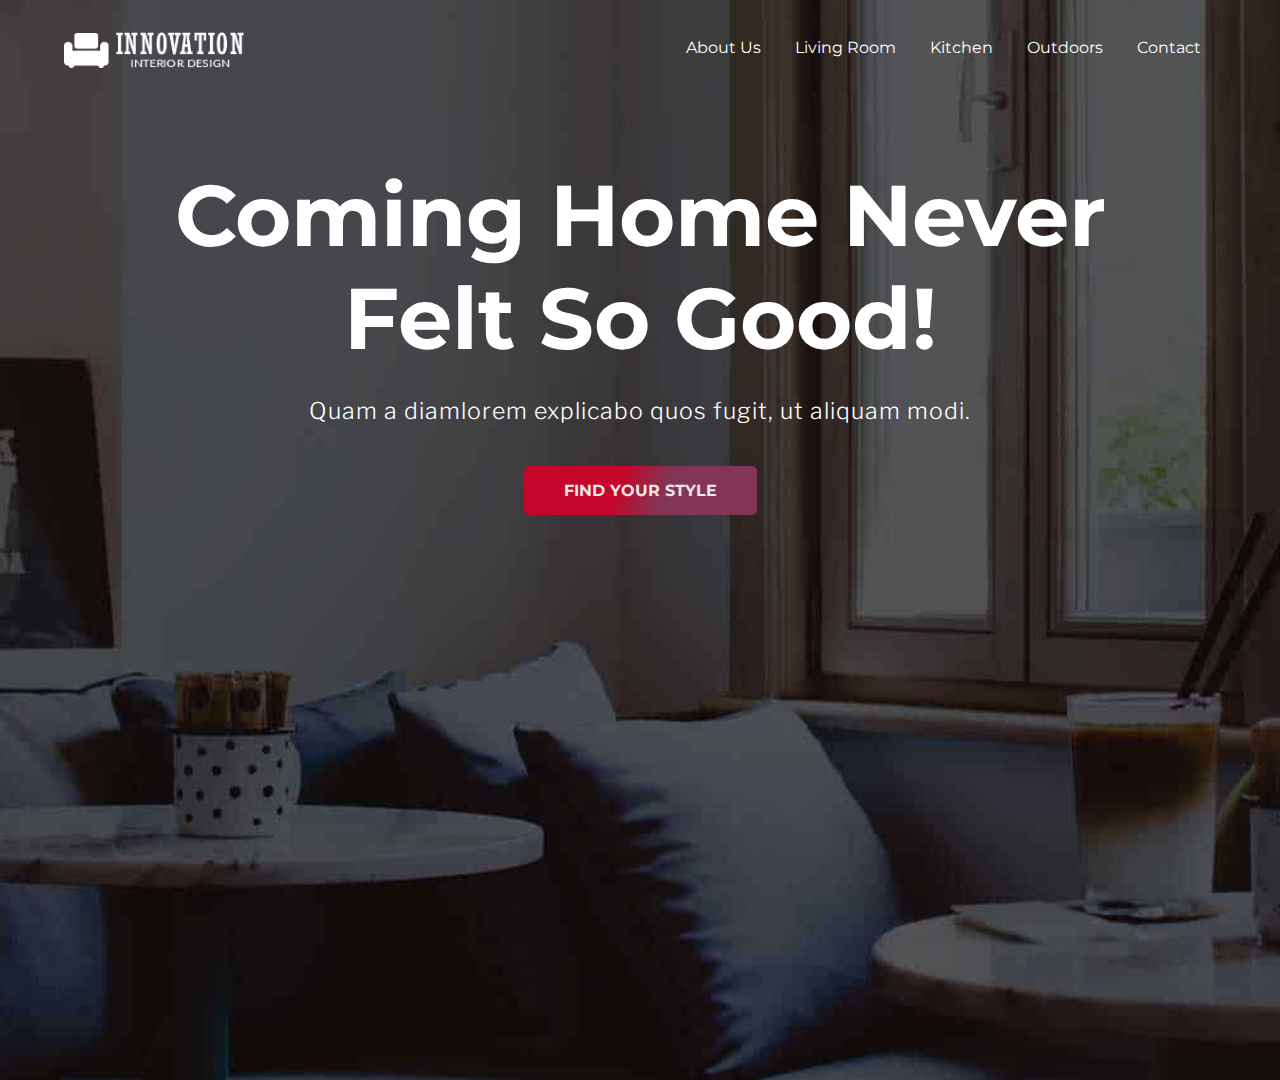
==== index.html @ 496eb554 "add new files" ====
<!DOCTYPE html>
<html lang="en">
  <head>
    <meta charset="UTF-8" />
    <meta name="viewport" content="width=device-width, initial-scale=1.0" />
    <title>Home Decor - Make your home look good</title>

    <!-- CSS Link  -->
    <link rel="stylesheet" href="style.css" />
    <link rel="shortcut icon" href="home-images/favicon.png" />
    <!-- Font Awesome CDN  -->
    <link
      rel="stylesheet"
      href="https://cdnjs.cloudflare.com/ajax/libs/font-awesome/6.3.0/css/all.min.css    "
    />
  </head>
  <body>
    <header>
      <nav>
        <input type="checkbox" id="check" />
        <label for="check" id="check-btn">
          <i class="fas fa-bars"></i>
        </label>
        <img src="home-images/Interior-logo.png" href="aboutus.html" alt="logo" />
        <ul>
          <li><a href="aboutus.html">About Us</a></li>
          <li><a href="living-room.html">Living Room</a></li>
          <li><a href="kitchen.html">Kitchen</a></li>
          <li><a href="outdoors.html">Outdoors</a></li>
          <li><a href="contact.html">Contact</a></li>
        </ul>
      </nav>
      <div class="head">
        <h1>
          Coming Home Never <br />
          Felt So Good!
        </h1>
        <p>Quam a diamlorem explicabo quos fugit, ut aliquam modi.</p>
        <button>FIND YOUR STYLE</button>
      </div>
    </header>
  </body>
</html>
---- style.css ----
/* Google Font  */
@import url("https://fonts.googleapis.com/css2?family=Libre+Franklin:ital,wght@1,500;1,600&family=Montserrat:wght@600;700&display=swap");

/* Custom CSS  */
* {
  margin: 0;
  padding: 0;
  box-sizing: border-box;
  outline: none;
  border: none;
  list-style: none;
  text-decoration: none;
  font-family: "Montserrat", sans-serif;
}
::selection {
  background-color: #c50529;
}
header {
  width: 100%;
  min-height: 120vh;
  background-image: url(home-images/hero.jpg);
  background-position: center;
  background-size: cover;
}
nav {
  display: flex;
  padding: 2.5% 5%;
}
nav img {
  width: 180px;
  height: 36px;
  cursor: pointer;
}
nav ul {
  text-align: right;
  flex: 1;
}
nav ul li {
  display: inline-block;
  padding: 6px 15px;
}
nav ul li a {
  color: white;
  font-size: 16px;
}
nav ul li a:hover {
  color: #c50529;
}
nav ul li a::after {
  content: "";
  width: 0;
  height: 2px;
  display: block;
  transition: 0.6s;
  background-color: #c50529;
}
nav ul li a:hover::after {
  width: 100%;
}
.head {
  text-align: center;
  justify-content: center;
  color: white;
  margin-top: 5%;
}
.head h1 {
  font-size: 86px;
  padding-bottom: 25px;
  line-height: 1.2em;
}
.head p {
  line-height: 1.4;
  font-family: "Libre Franklin", sans-serif;
  font-weight: 300 !important;
  font-size: 23px;
  letter-spacing: 1px;
  margin-bottom: 3%;
}
button {
  padding: 15px 40px;
  color: white;
  cursor: pointer;
  font-weight: bold !important;
  font-size: 24px;
  border-radius: 5px;
  background: linear-gradient(110deg, #c50529 40%, #833556 60%);
}
#check-btn {
  font-size: 20px;
  color: white;
  float: right;
  flex: 1;
  margin-right: 40px;
  cursor: pointer;
  display: none;
}
#check {
  display: none;
}
/* Responsive  */
@media (max-width: 858px) {
  #check-btn {
    display: block;
    color: #c50529;
  }
  ul {
    position: fixed;
    width: 100%;
    height: 82vh;
    background-color: #c50529;
    top: 80px;
    left: -100%;
    text-align: center;
    align-items: center;
    justify-content: center;
    display: flex;
    flex-direction: column;
    transition: 0.5s;
  }
  ul li {
    display: block;
    margin: 30px 0;
    line-height: 30px;
  }
  ul li a {
    color: white;
    font-size: 20px;
  }
  #check:checked ~ ul {
    left: 0;
  }
}
/* For screens smaller than 480px */
@media (max-width: 636px) {
  .head h1 {
    font-size: 70px;
  }
  .head p {
    font-size: 16px;
    padding-bottom: 5%;
  }
  button {
    padding: 8px 20px;
    font-size: 16px;
  }
}
/* Ajoutez ces styles dans votre fichier style.css ou dans une balise <style> dans l'en-tête de contact.html */
.contact-form {
  background: rgba(255, 255, 255, 0.9); /* Fond semi-transparent pour le formulaire */
  position: absolute;
  top: 350px;
  left: 0;
  right: 0;
  margin: auto;
  padding: 20px;
  z-index: 2; /* Superpose le formulaire sur l'image */
  max-width: 650px; /* Ajustez la largeur du formulaire selon vos besoins */
}



@import url(https://fonts.googleapis.com/css?family=Montserrat:400,700);

html {
  font-family: 'Montserrat', Arial, sans-serif;
  -ms-text-size-adjust: 100%;
  -webkit-text-size-adjust: 100%;
}

body {
  background: #F2F3EB;
}

button {
  overflow: visible;
}

button, select {
  text-transform: none;
}

button, input, select, textarea {
  color: #eee5e5;
  font: inherit;
  margin: 0;
}

input {
  line-height: normal;
}

textarea {
  overflow: auto;
}

#container {
  border: solid 3px #474544;
  max-width: 768px;
  margin: 60px auto;
  position: relative;
}

form {
  padding: 37.5px;
  margin: 50px 0;
}

h2 {
  color: #474544;
  font-size: 32px;
  font-weight: 700;
  letter-spacing: 7px;
  text-align: center;
  text-transform: uppercase;
}

.underline {
  border-bottom: solid 2px #474544;
  margin: -0.512em auto;
  width: 80px;
}

.icon_wrapper {
  margin: 50px auto 0;
  width: 100%;
}

.icon {
  display: block;
  fill: #474544;
  height: 50px;
  margin: 0 auto;
  width: 50px;
}

.email {
	float: right;
	width: 45%;
}

input[type='text'], [type='email'], select, textarea {
	background: none;
  border: none;
	border-bottom: solid 2px #474544;
	color: #474544;
	font-size: 1.000em;
  font-weight: 400;
  letter-spacing: 1px;
	margin: 0em 0 1.875em 0;
	padding: 0 0 0.875em 0;
  text-transform: uppercase;
	width: 100%;
	-webkit-box-sizing: border-box;
	-moz-box-sizing: border-box;
	-ms-box-sizing: border-box;
	-o-box-sizing: border-box;
	box-sizing: border-box;
	-webkit-transition: all 0.3s;
	-moz-transition: all 0.3s;
	-ms-transition: all 0.3s;
	-o-transition: all 0.3s;
	transition: all 0.3s;
}

input[type='text']:focus, [type='email']:focus, textarea:focus {
	outline: none;
	padding: 0 0 0.875em 0;
}

.message {
	float: none;
}

.name {
	float: left;
	width: 45%;
}

select {
  background: url('https://cdn4.iconfinder.com/data/icons/ionicons/512/icon-ios7-arrow-down-32.png') no-repeat right;
  outline: none;
  -moz-appearance: none;
  -webkit-appearance: none;
}

select::-ms-expand {
  display: none;
}

.subject {
  width: 100%;
}

.telephone {
  width: 100%;
}

textarea {
	line-height: 150%;
	height: 150px;
	resize: none;
  width: 100%;
}

::-webkit-input-placeholder {
	color: #474544;
}

:-moz-placeholder { 
	color: #474544;
	opacity: 1;
}

::-moz-placeholder {
	color: #474544;
	opacity: 1;
}

:-ms-input-placeholder {
	color: #474544;
}

#form_button {
  background: none;
  border: solid 2px #474544;
  color: #474544;
  cursor: pointer;
  display: inline-block;
  font-family: 'Helvetica', Arial, sans-serif;
  font-size: 0.875em;
  font-weight: bold;
  outline: none;
  padding: 20px 35px;
  text-transform: uppercase;
  -webkit-transition: all 0.3s;
	-moz-transition: all 0.3s;
	-ms-transition: all 0.3s;
	-o-transition: all 0.3s;
	transition: all 0.3s;
}

#form_button:hover {
  background: #474544;
  color: #F2F3EB;
}

@media screen and (max-width: 768px) {
  #container {
    margin: 20px auto;
    width: 95%;
  }
}

@media screen and (max-width: 480px) {
  h2 {
    font-size: 26px;
  }
  
  .underline {
    width: 68px;
  }
  
  #form_button {
    padding: 15px 25px;
  }
}

@media screen and (max-width: 420px) {
  h2 {
    font-size: 18px;
  }
  
  .icon {
    height: 35px;
    width: 35px;
  }
  
  .underline {
    width: 53px;
  }
  
  input[type='text'], [type='email'], select, textarea {
    font-size: 0.875em;
  }
}
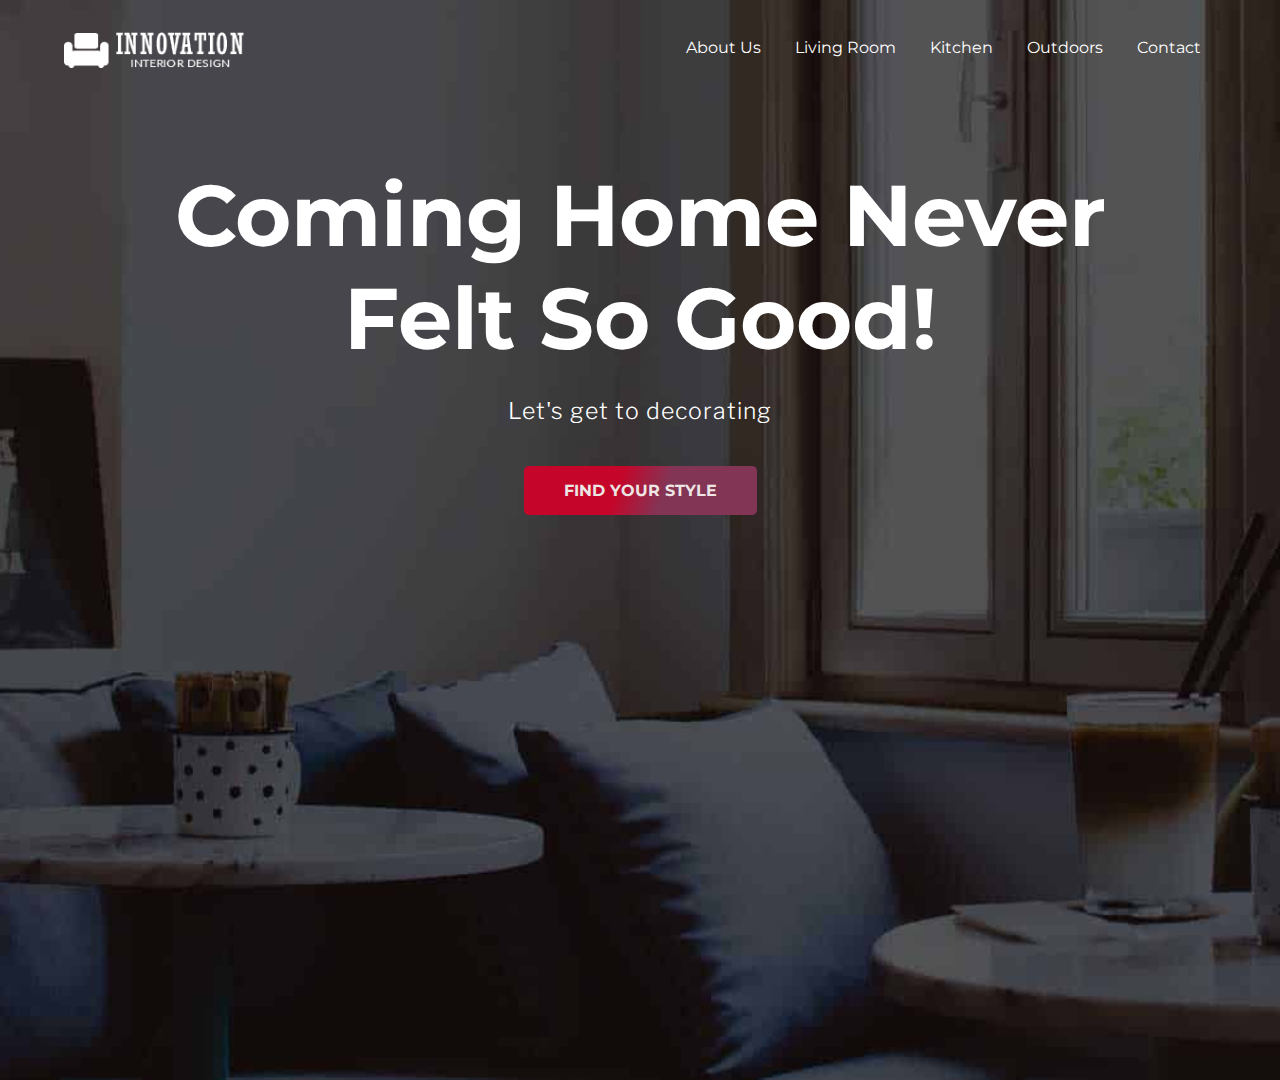
==== commit 1260394d: "add home page" ====
--- a/index.html
+++ b/index.html
@@ -21,7 +21,7 @@
         <label for="check" id="check-btn">
           <i class="fas fa-bars"></i>
         </label>
-        <img src="home-images/Interior-logo.png" href="aboutus.html" alt="logo" />
+        <img src="home-images/Interior-logo.png" alt="logo" />
         <ul>
           <li><a href="aboutus.html">About Us</a></li>
           <li><a href="living-room.html">Living Room</a></li>
@@ -35,8 +35,8 @@
           Coming Home Never <br />
           Felt So Good!
         </h1>
-        <p>Quam a diamlorem explicabo quos fugit, ut aliquam modi.</p>
-        <button>FIND YOUR STYLE</button>
+        <p>Let's get to decorating</p>
+        <a href="home.html"><button>FIND YOUR STYLE</button></a> 
       </div>
     </header>
   </body>
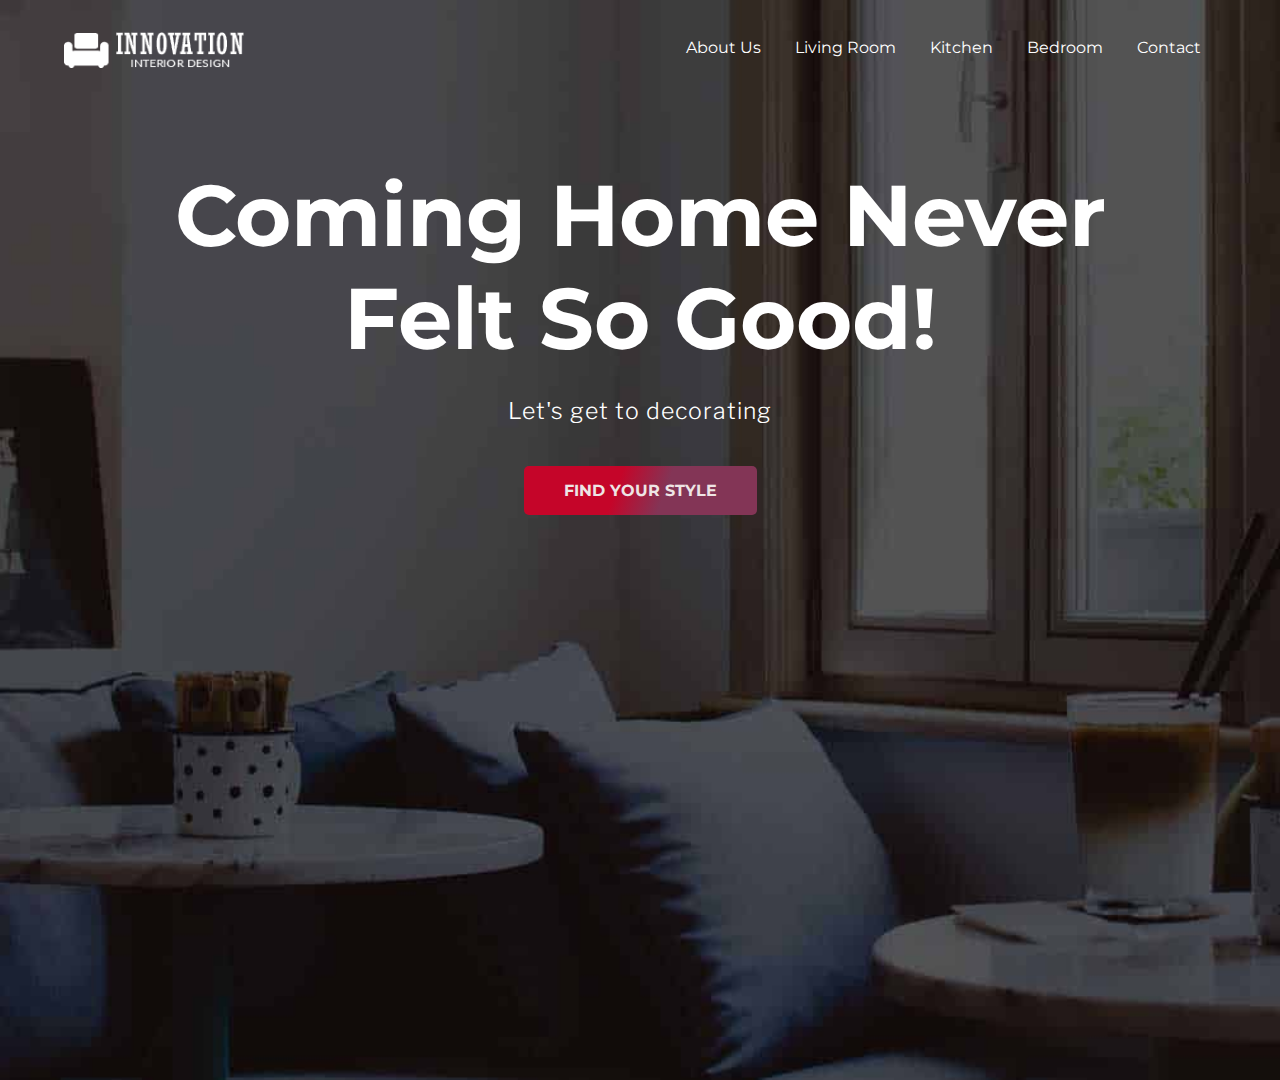
==== commit de7759b9: "add kitchen, living room and bedroom pages" ====
--- a/index.html
+++ b/index.html
@@ -26,7 +26,7 @@
           <li><a href="aboutus.html">About Us</a></li>
           <li><a href="living-room.html">Living Room</a></li>
           <li><a href="kitchen.html">Kitchen</a></li>
-          <li><a href="outdoors.html">Outdoors</a></li>
+          <li><a href="bedroom.html">Bedroom</a></li>
           <li><a href="contact.html">Contact</a></li>
         </ul>
       </nav>
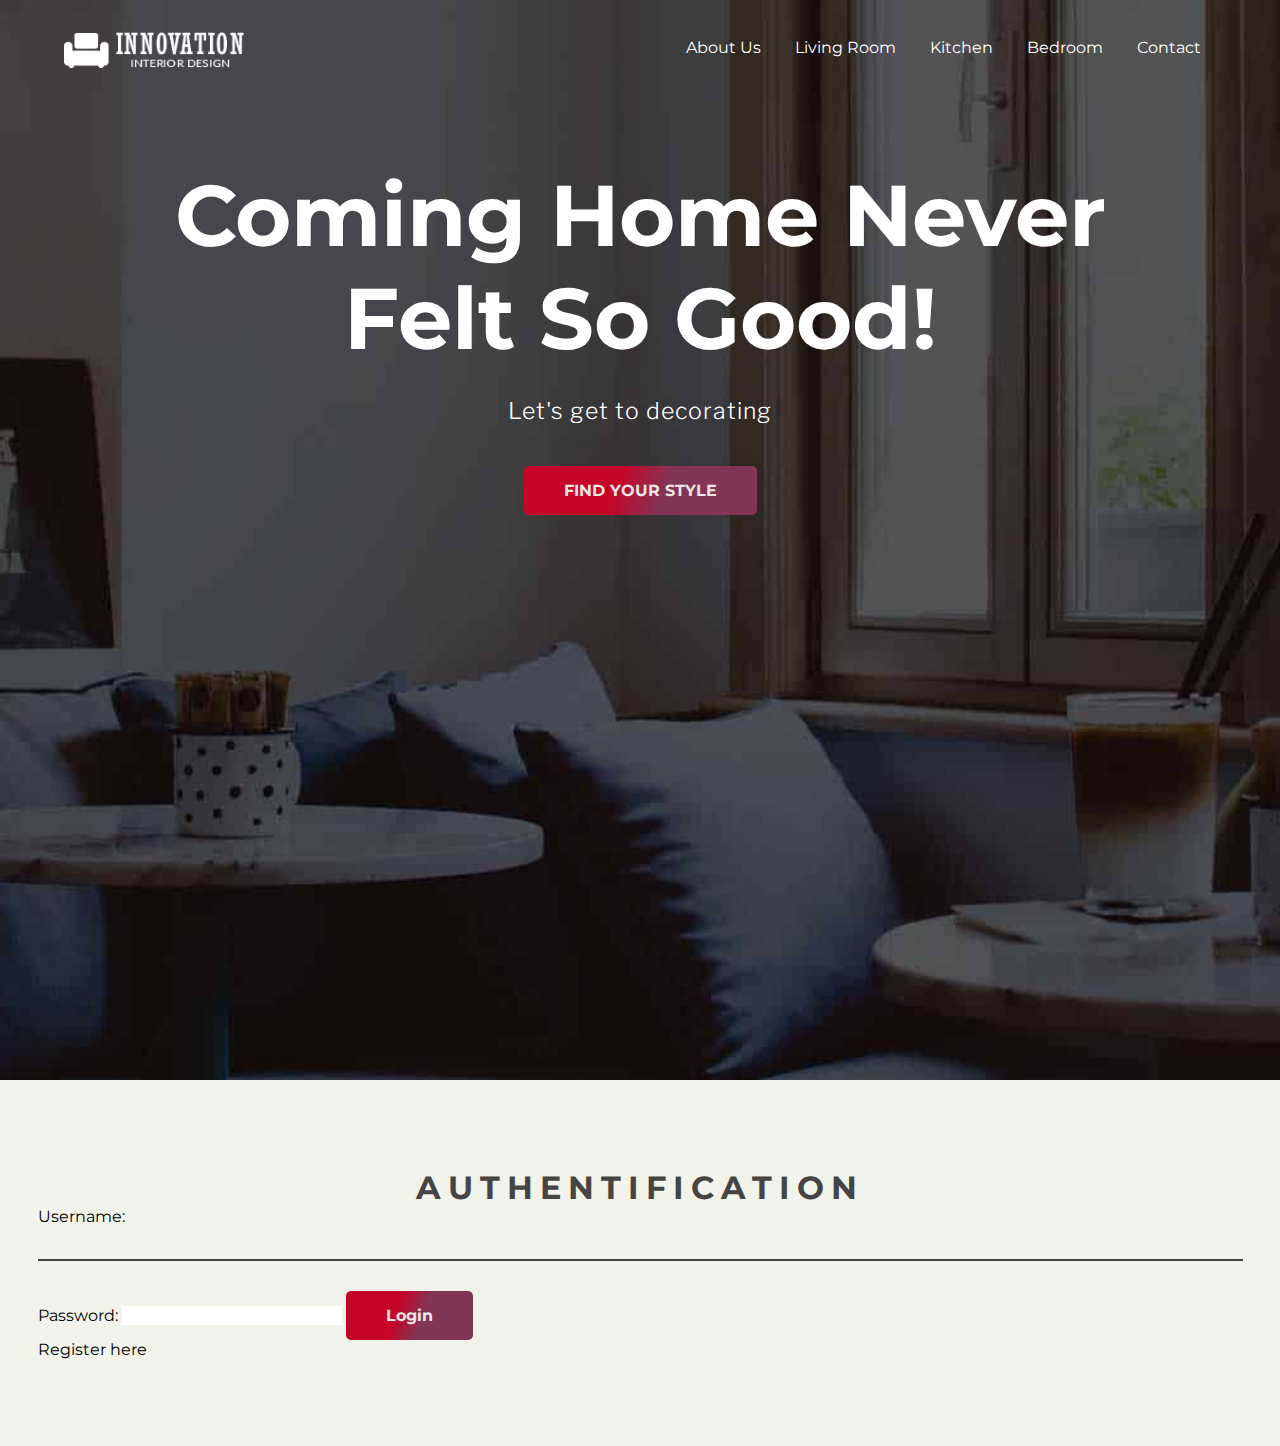
==== commit 62a0f5b1: "Add bedroom and authentification" ====
--- a/index.html
+++ b/index.html
@@ -13,6 +13,7 @@
       rel="stylesheet"
       href="https://cdnjs.cloudflare.com/ajax/libs/font-awesome/6.3.0/css/all.min.css    "
     />
+    <link rel="stylesheet" href="auth.css" />
   </head>
   <body>
     <header>
@@ -39,5 +40,85 @@
         <a href="home.html"><button>FIND YOUR STYLE</button></a> 
       </div>
     </header>
+    <div class="container">
+      <form id="authForm" class="auth-form" onsubmit="return authenticate()">
+          <h2>Authentification</h2>
+
+          <!-- Champs de connexion -->
+          <div id="loginFields">
+              <label for="username">Username:</label>
+              <input type="text" id="username" name="username" required>
+
+              <label for="password">Password:</label>
+              <input type="password" id="password" name="password" required>
+
+              <button type="submit">Login</button>
+
+              <p onclick="toggleForm()">Register here</p>
+          </div>
+
+          <!-- Champs d'inscription -->
+          <div id="signupFields" style="display: none;">
+              <label for="newUsername">New Username:</label>
+              <input type="text" id="newUsername" name="newUsername" required>
+
+              <label for="newPassword">New Password:</label>
+              <input type="password" id="newPassword" name="newPassword" required>
+
+              <button type="submit">Login </button>
+
+              <p onclick="toggleForm()">Log in</p>
+          </div>
+      </form>
+  </div>
+
+  <script>
+      function toggleForm() {
+          var loginFields = document.getElementById("loginFields");
+          var signupFields = document.getElementById("signupFields");
+
+          if (loginFields.style.display === "none") {
+              loginFields.style.display = "block";
+              signupFields.style.display = "none";
+          } else {
+              loginFields.style.display = "none";
+              signupFields.style.display = "block";
+          }
+      }
+
+      function authenticate() {
+        // Vérifier les champs requis
+        var username = document.getElementById("username").value;
+        var password = document.getElementById("password").value;
+        var newUsername = document.getElementById("newUsername").value;
+        var newPassword = document.getElementById("newPassword").value;
+
+        if (!username) {
+            document.getElementById("usernameError").innerText = "Please fill in this field";
+            return false;
+        }
+
+        if (!password) {
+            document.getElementById("passwordError").innerText = "Please fill in this field";
+            return false;
+        }
+
+        if (!newUsername) {
+            document.getElementById("newUsernameError").innerText = "Please fill in this field";
+            return false;
+        }
+
+        if (!newPassword) {
+            document.getElementById("newPasswordError").innerText = "Please fill in this field";
+            return false;
+        }
+
+        // Ajouter ici la logique d'authentification
+        alert("Authentication in progress...");
+        return false; // Empêche le formulaire de se soumettre normalement
+    }
+</script>
+  </script>
+  </div>
   </body>
 </html>
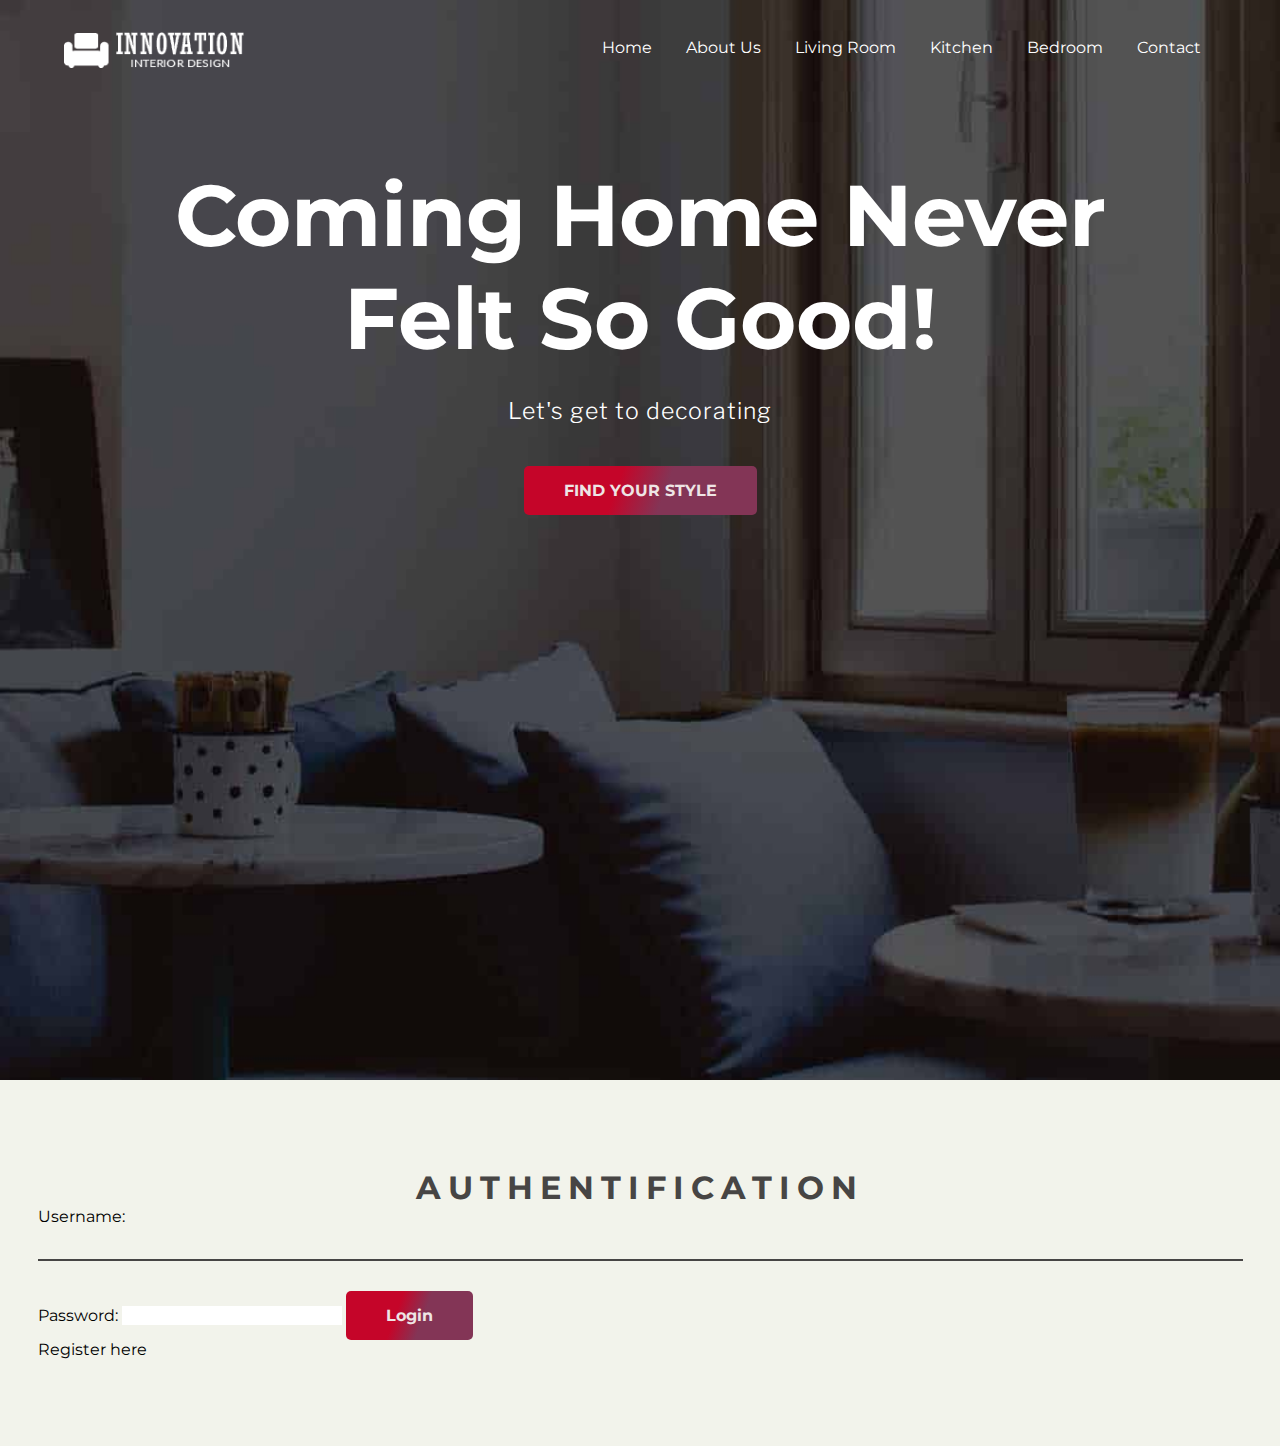
==== commit 173f82fb: "added home button to nav" ====
--- a/index.html
+++ b/index.html
@@ -24,6 +24,7 @@
         </label>
         <img src="home-images/Interior-logo.png" alt="logo" />
         <ul>
+          <li><a href="home.html">Home</a></li>
           <li><a href="aboutus.html">About Us</a></li>
           <li><a href="living-room.html">Living Room</a></li>
           <li><a href="kitchen.html">Kitchen</a></li>
